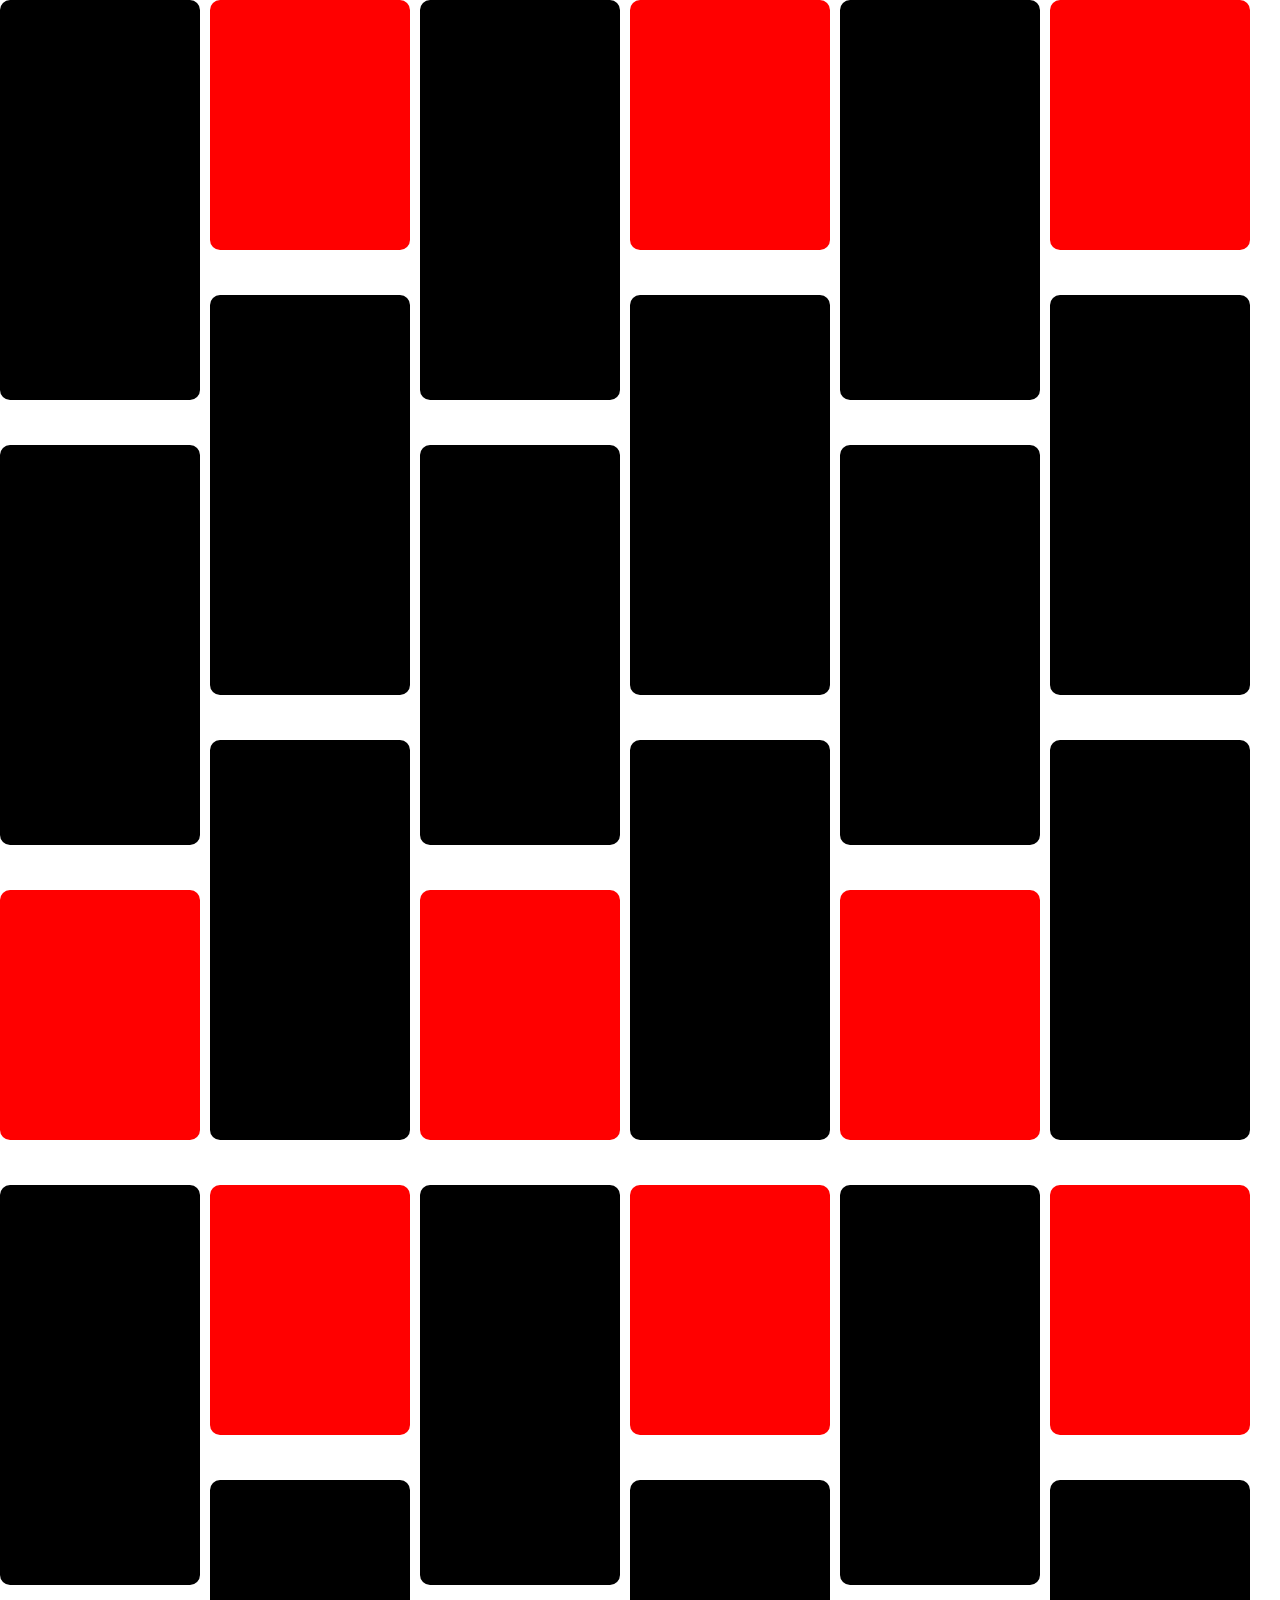
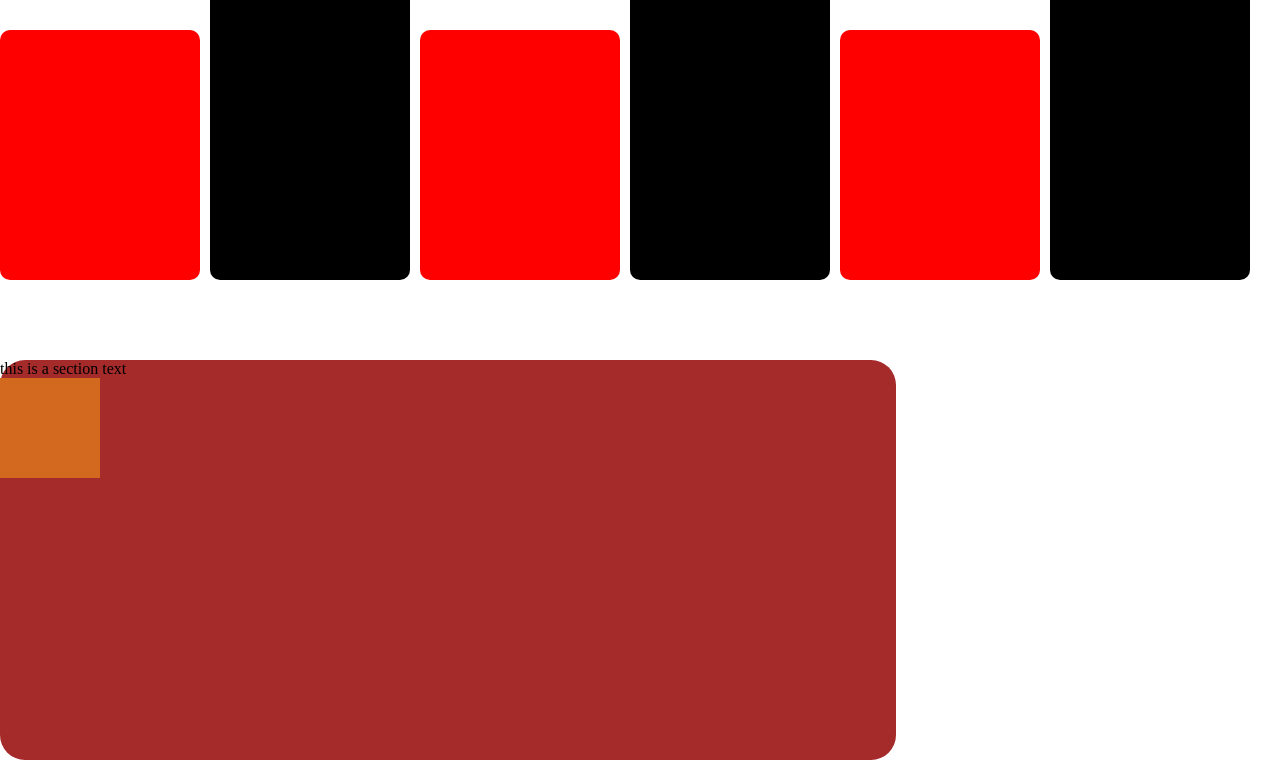
==== inner.html @ 26196836 "new commit" ====
<!DOCTYPE html>
<html lang="en">
<head>
    <meta charset="UTF-8">
    <meta name="viewport" content="width=device-width, initial-scale=1.0">
    <title>Document</title>
    <link rel="stylesheet" href="inner.css">
</head>
<body>
    <section class="hero">
    <div class="outer">
        <div class="innerbig"></div>
        <div class="innerbig"></div>
        <div class="innerSmall"></div>
        <div class="innerbig"></div>
        <div class="innerSmall"></div>
    </div>
    <div class="outer">
        <div class="innerSmall"></div>
        <div class="innerbig"></div>
        <div class="innerbig"></div>
        <div class="innerSmall"></div>
        <div class="innerbig"></div>
    </div>
    <div class="outer">
        <div class="innerbig"></div>
        <div class="innerbig"></div>
        <div class="innerSmall"></div>
        <div class="innerbig"></div>
        <div class="innerSmall"></div>
    </div>
    <div class="outer">
        <div class="innerSmall"></div>
        <div class="innerbig"></div>
        <div class="innerbig"></div>
        <div class="innerSmall"></div>
        <div class="innerbig"></div>
    </div>
    <div class="outer">
        <div class="innerbig"></div>
        <div class="innerbig"></div>
        <div class="innerSmall"></div>
        <div class="innerbig"></div>
        <div class="innerSmall"></div>
    </div>
     <div class="outer">
        <div class="innerSmall"></div>
        <div class="innerbig"></div>
        <div class="innerbig"></div>
        <div class="innerSmall"></div>
        <div class="innerbig"></div>
    </div>
</section>

<section class="section2">
    this is a section text 
    <div class="smallDiv"></div>
</section>
</body>
</html>
---- inner.css ----
body {
max-width: 100%;
margin: 0;
height: 0;
}
.innerbig {
    width: 200px;
    height: 400px;
    background-color: black;
    border-radius: 10px;
    margin-bottom: 30px;
}
.innerSmall {
    width: 200px;
    height: 250px;
    background-color: red;
    border-radius: 10px;
    margin-bottom: 30px;
}
.hero {
    display: flex;
    gap: 10px;
    /* width: 100%; */
}
.outer {
    display: flex;
    gap: 15px;
    flex-direction: column;
}
.section2 {
    width: 70%;
    height: 400px;
    margin: 50px 0;
    background-color: brown;
    border-radius: 25px;
    justify-self: center;
}
.smallDiv {
    width: 100px;
    height: 100px;
    background-color: chocolate;
}
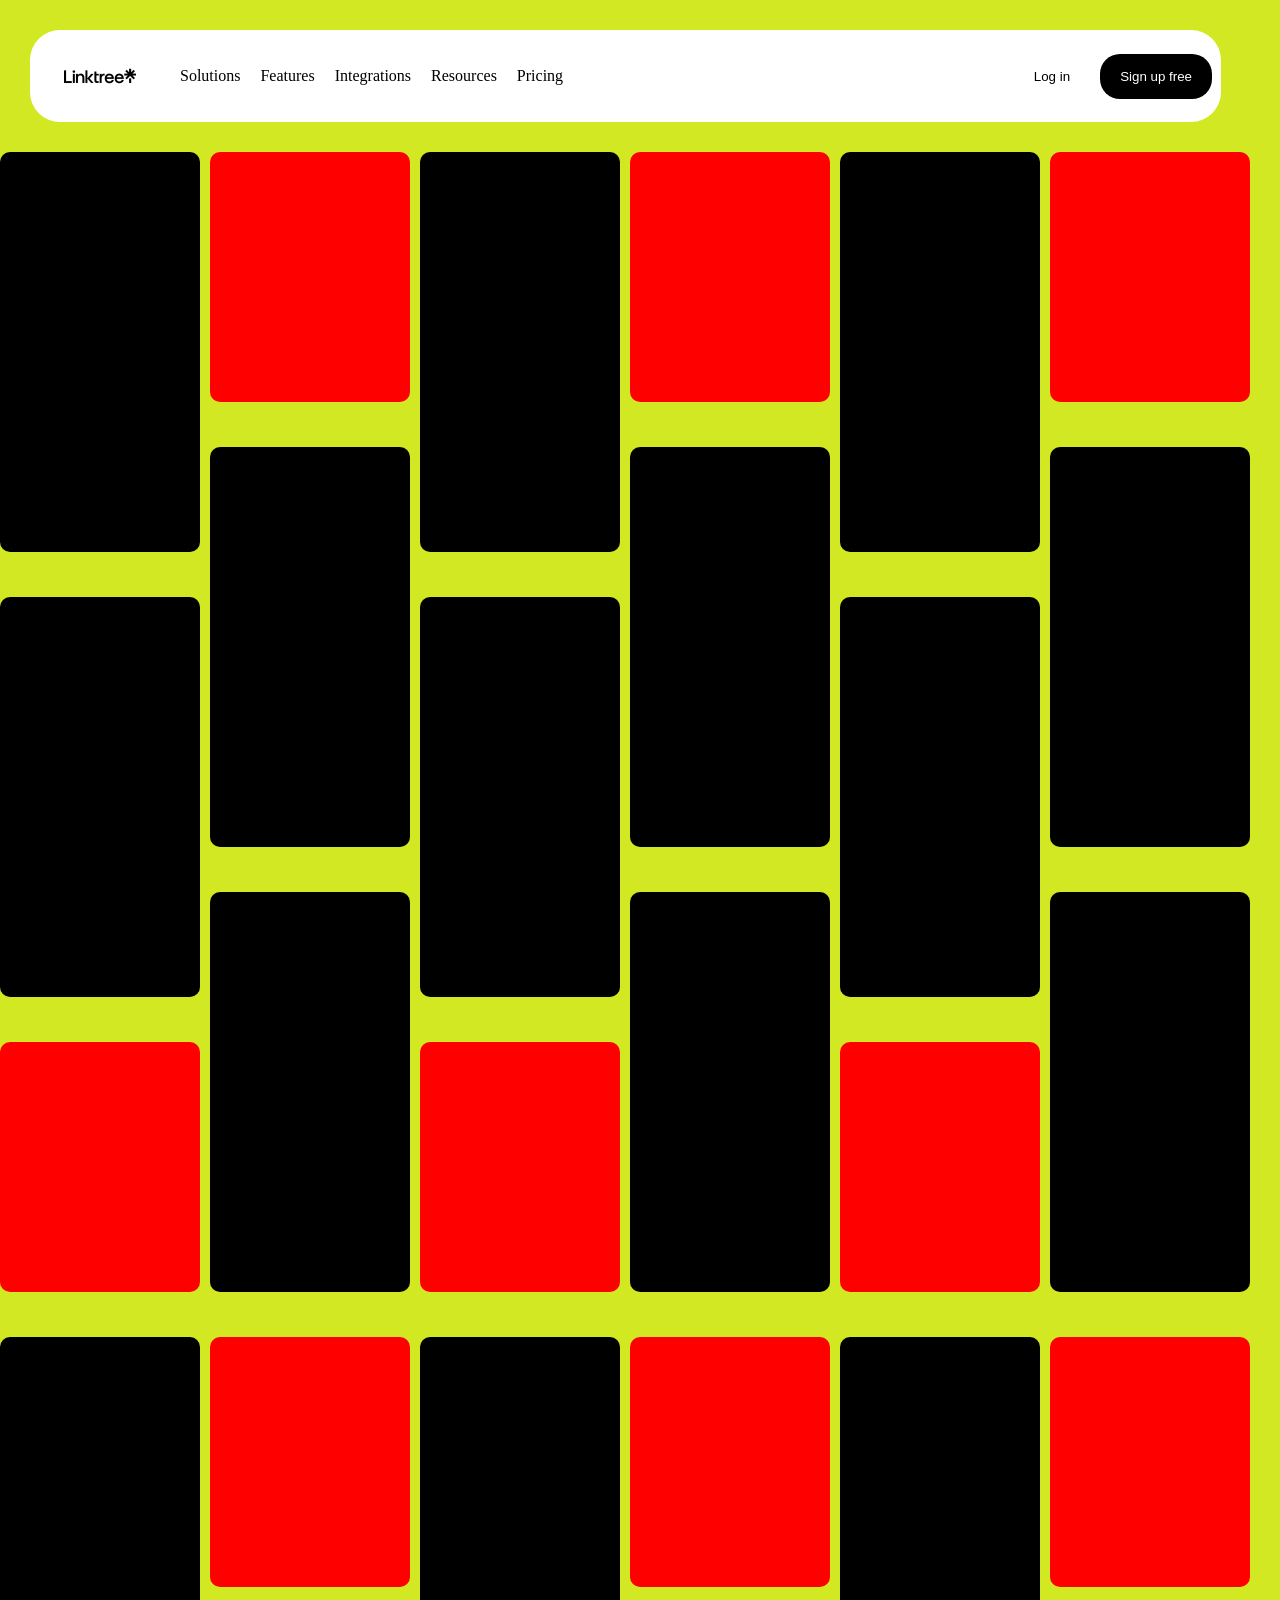
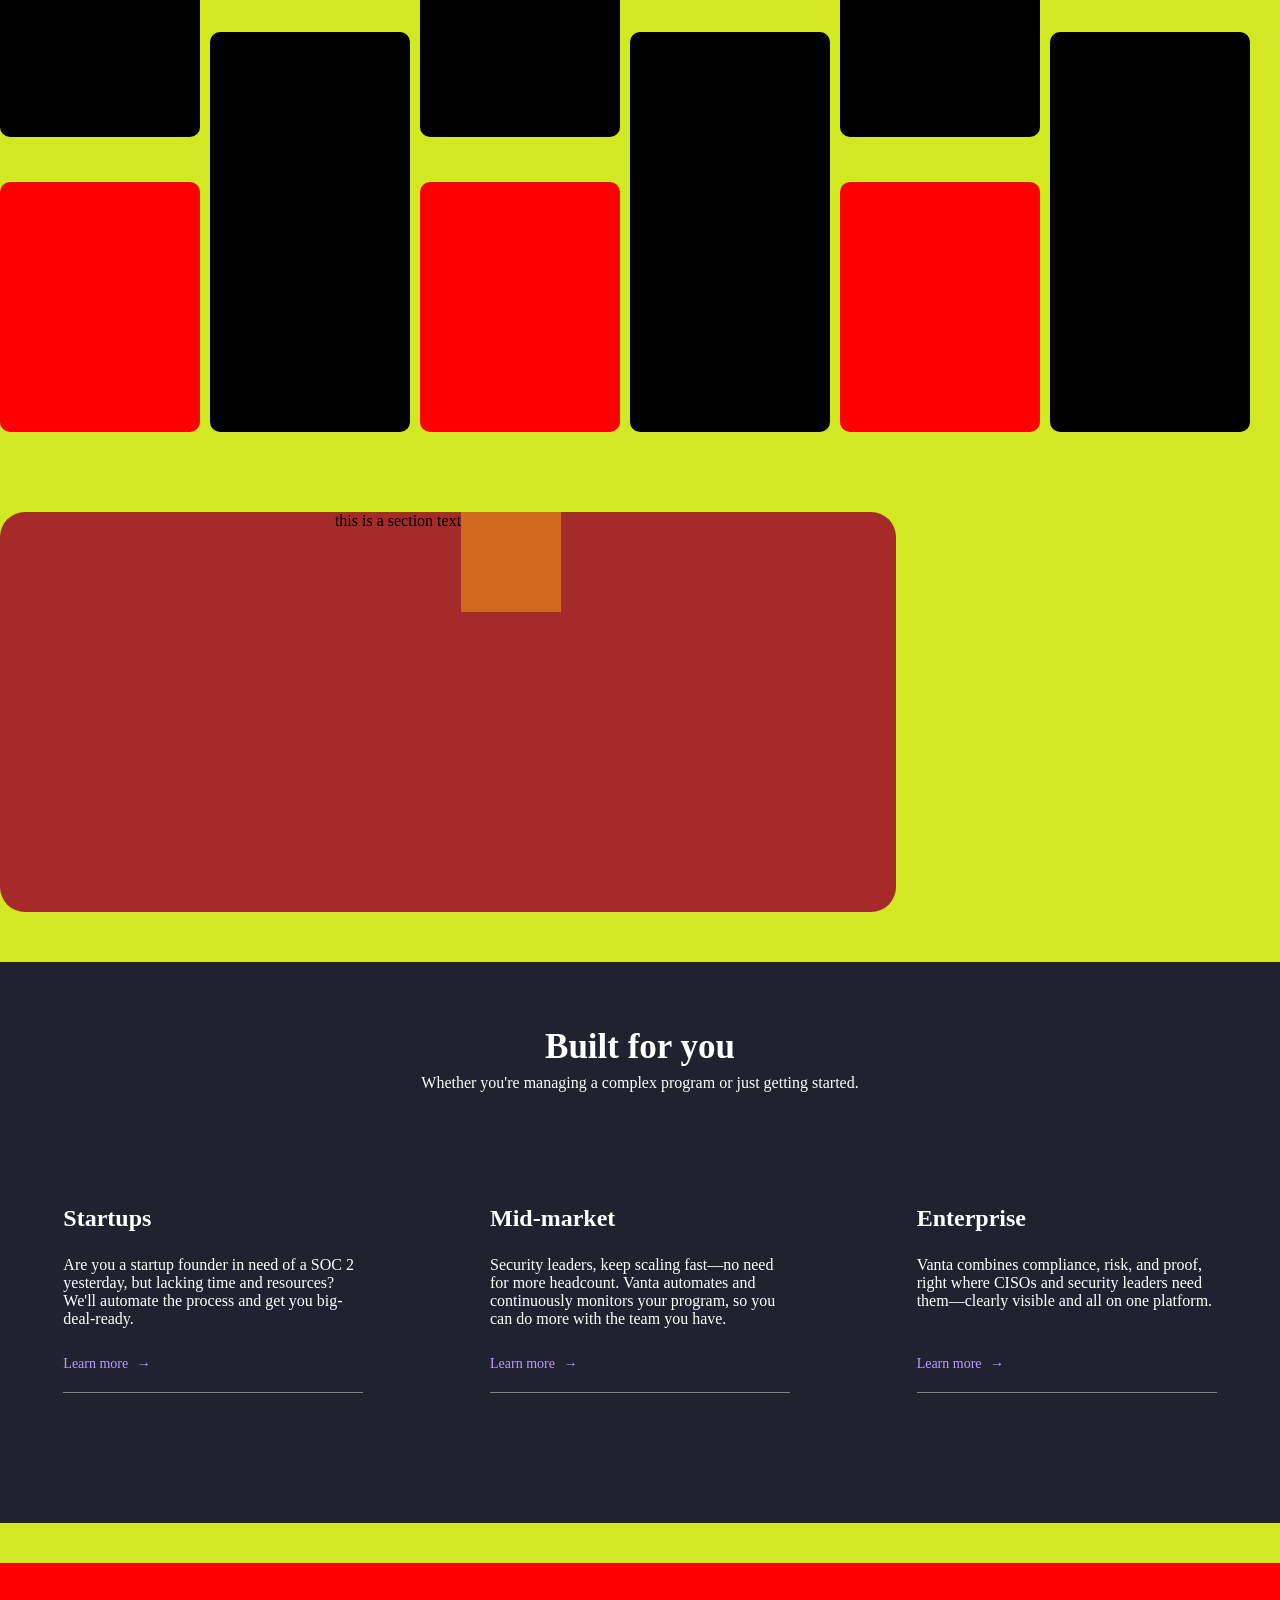
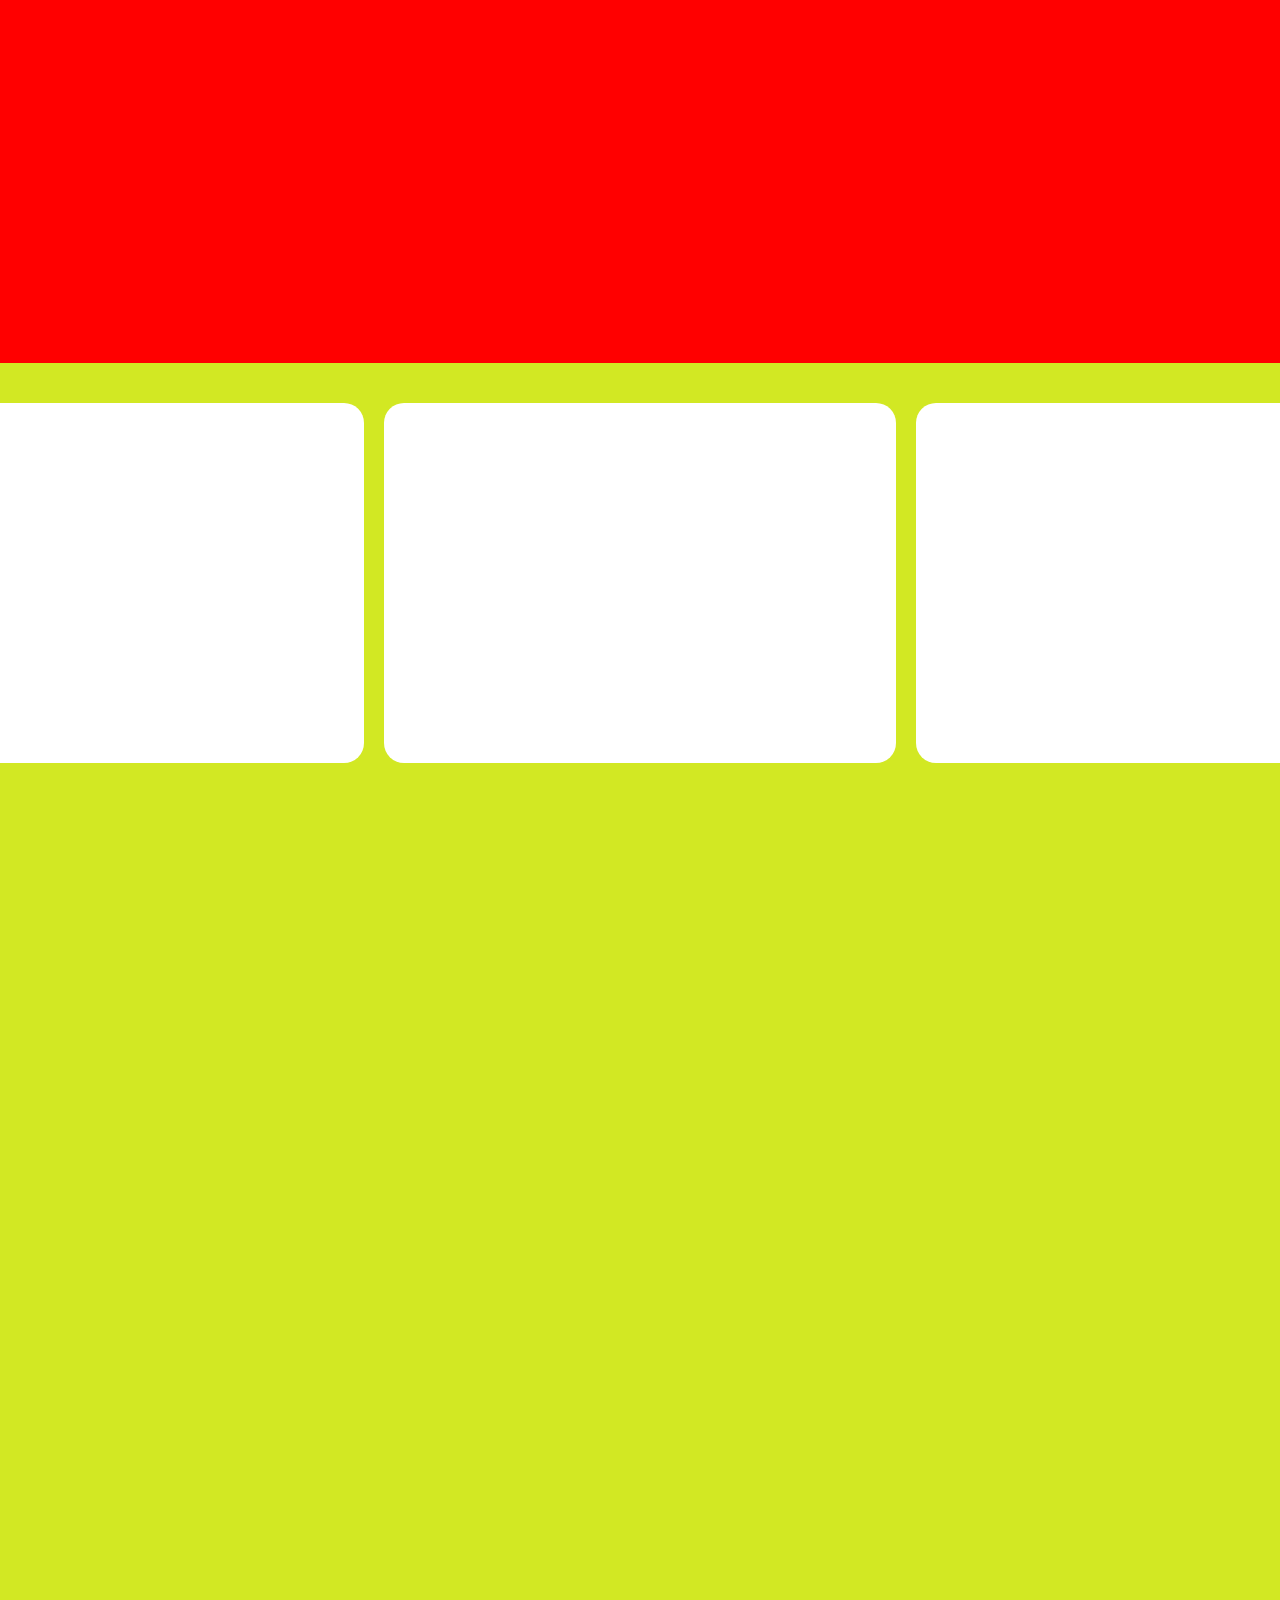
==== commit 7002199c: "second commit" ====
--- a/inner.html
+++ b/inner.html
@@ -7,6 +7,30 @@
     <link rel="stylesheet" href="inner.css">
 </head>
 <body>
+    
+    <nav>
+    <div class="left">
+        <img src="./images-removebg-preview.png" alt="" width="80px">
+
+        <div class="links">
+            <span>Solutions</span>
+            <span>Features</span>
+            <span>Integrations</span>
+            <span>Resources</span>
+            <span>Pricing</span>
+        </div>
+    </div>
+    <div class="right">
+        <button class="log">Log in</button>
+        <button class="sign">Sign up free</button>
+        <img src="./andrsrxn--menu-burger.png" alt="" class="menu">
+    </div>
+
+    </nav>
+
+
+
+
     <section class="hero">
     <div class="outer">
         <div class="innerbig"></div>
@@ -56,5 +80,99 @@
     this is a section text 
     <div class="smallDiv"></div>
 </section>
+    
+<section class="vanta">
+    <div class="header-text">
+
+        <p>Built for you</p>
+        <span>Whether you're managing a complex program or just getting started.</span>
+    </div>
+
+    <div class="card-container">
+        <div class="side">
+            <img src="https://cdn.prod.website-files.com/64009032676f24f376f002fc/6a57eade53863bf9f2a056a0_a6cd3919c9d38af829d242372eb06162_startups%20home%20graphic.png" alt="" width="300px" class="card-img">
+
+     <p class="lead-text">Startups</p>
+     <span class="sub-text">Are you a startup founder in need of a SOC 2 yesterday, but lacking time and resources? We'll automate the process and get you big-deal-ready.</span>
+
+     <div class="learn">
+        <a href="">Learn more</a>
+        <span>→</span>
+     </div>
+
+     <!-- <hr> -->
+     <div class="line"></div>
+     <div class="logos">
+        <img src="https://cdn.prod.website-files.com/64009032676f24f376f002fc/69e11f51e1be6a9daaa34633_Cursor_Logo_0%201.svg" alt="">
+        <img src="https://cdn.prod.website-files.com/64009032676f24f376f002fc/69e11ffe242306e5bbeb1dfd_Clay_Logo_Primary_Blk%201.png" alt="">
+        <img src="https://cdn.prod.website-files.com/64009032676f24f376f002fc/69e11f5074b4e37c1ff196c0_granola.svg" alt="">
+
+     </div>
+        </div>
+
+        <!-- middle class -->
+        <div class="side">
+            <img src="https://cdn.prod.website-files.com/64009032676f24f376f002fc/6a57eadf344983fbbef8f85b_b30c7945eb95749fa5c279d39dae0dfe_midmarket%20home%20graphic.png" alt="" width="300px" class="card-img">
+
+     <p class="lead-text">Mid-market</p>
+     <span class="sub-text">Security leaders, keep scaling fast—no need for more headcount. Vanta automates and continuously monitors your program, so you can do more with the team you have.</span>
+
+     <div class="learn">
+        <a href="">Learn more</a>
+        <span>→</span>
+     </div>
+      <div class="line"></div>
+
+      <div class="logos">
+        <img src="https://cdn.prod.website-files.com/64009032676f24f376f002fc/69e11f4a1fee42c05ce62858_ramp.svg" alt="">
+        <img src="https://cdn.prod.website-files.com/64009032676f24f376f002fc/69e11f503dc9f30d8f964977_intercom.svg" alt="" >
+        <img src="https://cdn.prod.website-files.com/64009032676f24f376f002fc/69e11f50ca9e22ed0a11cb14_duolingo.svg" alt="">
+      </div>
+        </div>
+        <div  class="side">
+          <img src="https://cdn.prod.website-files.com/64009032676f24f376f002fc/6a57eadfd355ef21c1985cde_c26ec642bdb9096eaaa0c2c29c14a583_enterprise%20home%20graphic.png" alt="" width="300px" class="card-img">
+          <p class="lead-text">Enterprise</p>
+        <span class="sub-text">Vanta combines compliance, risk, and proof, right where CISOs and security leaders need them—clearly visible and all on one platform.</span>
+
+        <div class="learn">
+        <a href="">Learn more</a>
+        <span>→</span>
+     </div>
+      <div class="line"></div>
+
+      <div class="logos">
+        <img src="https://cdn.prod.website-files.com/64009032676f24f376f002fc/69e11f50d518f9f59ebad856_horizontal-logo-gradient-blue-atlassian.svg" alt="">
+        <img src="https://cdn.prod.website-files.com/64009032676f24f376f002fc/69e11f4b8dd81a23ce84d59f_snowflake.svg" alt="">
+        <img src="https://cdn.prod.website-files.com/64009032676f24f376f002fc/69e11f4b70be724800f98639_samsara.svg" alt="">
+
+      </div>
+        </div>
+    </div>
+</section>
+
+<section class="container">
+
+   
+
+
+
+</section>
+
+ <div class="flex-mother">
+        <div class="child"></div>
+        <div class="child"></div>
+        <div class="child"></div>
+        <div class="child"></div>
+        <div class="child"></div>
+        <div class="child"></div>
+        <div class="child"></div>
+        <div class="child"></div>
+        <div class="child"></div>
+        <div class="child"></div>
+        <div class="child"></div>
+     </div>
+
+
+    
 </body>
 </html>
--- a/inner.css
+++ b/inner.css
@@ -1,7 +1,8 @@
 body {
 max-width: 100%;
 margin: 0;
-height: 0;
+height: 7000px;
+background-color: #D2E823;
 }
 .innerbig {
     width: 200px;
@@ -34,9 +35,187 @@
     background-color: brown;
     border-radius: 25px;
     justify-self: center;
+    display: flex;
+    justify-content: center;
 }
 .smallDiv {
     width: 100px;
     height: 100px;
     background-color: chocolate;
+}
+.vanta {
+    width: 100%;
+    max-width: 100%;
+    /* height: 500px; */
+    background-color:  #21222F;
+    color: white;
+    margin: 0;
+    display: inline-block;
+    padding: 50px 0 100px 0;
+}
+.header-text {
+    text-align: center;
+    line-height: .5px;
+}
+.header-text p {
+    font-size: 35px;
+    font-weight: bold;
+}
+.card-img {
+    border-radius: 15px;
+
+}
+.side {
+    width: 300px;
+}
+.lead-text {
+    font-size: 24px;
+    font-weight: bold;
+    
+}
+.sub-text {
+    font-size: 16px;
+    display: block;
+    height: 80px;
+}
+.learn {
+    color: #BA9DFF;
+    font-size: 14px;
+    padding: 20px 0;
+}
+.learn a {
+    text-decoration: none;
+     color: #BA9DFF;
+     margin-right: 5px;
+}
+.learn a :hover {
+    text-decoration: underline;
+}
+
+.line {
+    width: 300px;
+    height: 1px;
+    background-color: grey;
+    margin-bottom: 30px;
+}
+.logos img {
+    width: 70px;
+}
+.logos {
+    display: flex;
+    align-items: center;
+    justify-content: space-between;
+}
+.card-container {
+    display: flex;
+    justify-content: space-around;
+    margin-top: 80px;
+}
+
+/* media queries */
+
+.container {
+    width: 100%;
+    height: 400px;
+    background-color: red;
+    margin: 40px 0;
+}
+nav {
+    width: 90%;
+    height: 8vh;
+    background-color: white;
+    border-radius: 30px;
+    margin: 30px;
+    justify-self: center;
+    padding: 10px 9px 10px 30px;
+    display: flex;
+    align-items: center;
+    justify-content: space-between;
+    position: sticky;
+    top: 30px;
+}
+.left {
+    display: flex;
+    align-items: center;
+    gap: 40px;
+}
+.links {
+    display: flex;
+    gap: 20px;
+}
+.right button {
+    border: none;
+    padding: 15px 20px;
+    border-radius: 20px;
+    cursor: pointer;
+}
+.right {
+    display: flex;
+    gap: 10px;
+}
+.log {
+    background: none;
+}
+.sign {
+    background-color: black;
+    color: white;
+}
+.sign:hover {
+    background-color: #262D3E;
+}
+.log:hover {
+    background-color: #EFF0E6;
+}
+.child {
+    width: 40vw;
+    height: 40vh;
+    background-color: white;
+    border-radius: 20px;
+    flex-shrink: 0;
+
+}
+.flex-mother {
+    display: flex;
+    /* flex-direction: column; */
+    /* height: 100vh; */
+    width: 100%;
+    overflow-x: scroll;
+    scrollbar-width: none;
+    justify-content: center;
+    gap: 20px;
+}
+.menu {
+    display: none;
+}
+
+
+
+
+
+
+/* tablets */
+@media (min-width:481px) and (max-width:1024px) {
+    .container {
+        background-color: blue;
+    }
+    .links {
+        /* display: none; */
+        visibility: hidden;
+    }
+    .menu {
+        display: block;
+    }
+    
+}
+/* phones */
+@media (min-width:0px) and (max-width:480px) {
+    .container {
+        background-color: black;
+    }
+    .links {
+        display: none;
+    }
+    .menu {
+        display: block;
+    }
 }
